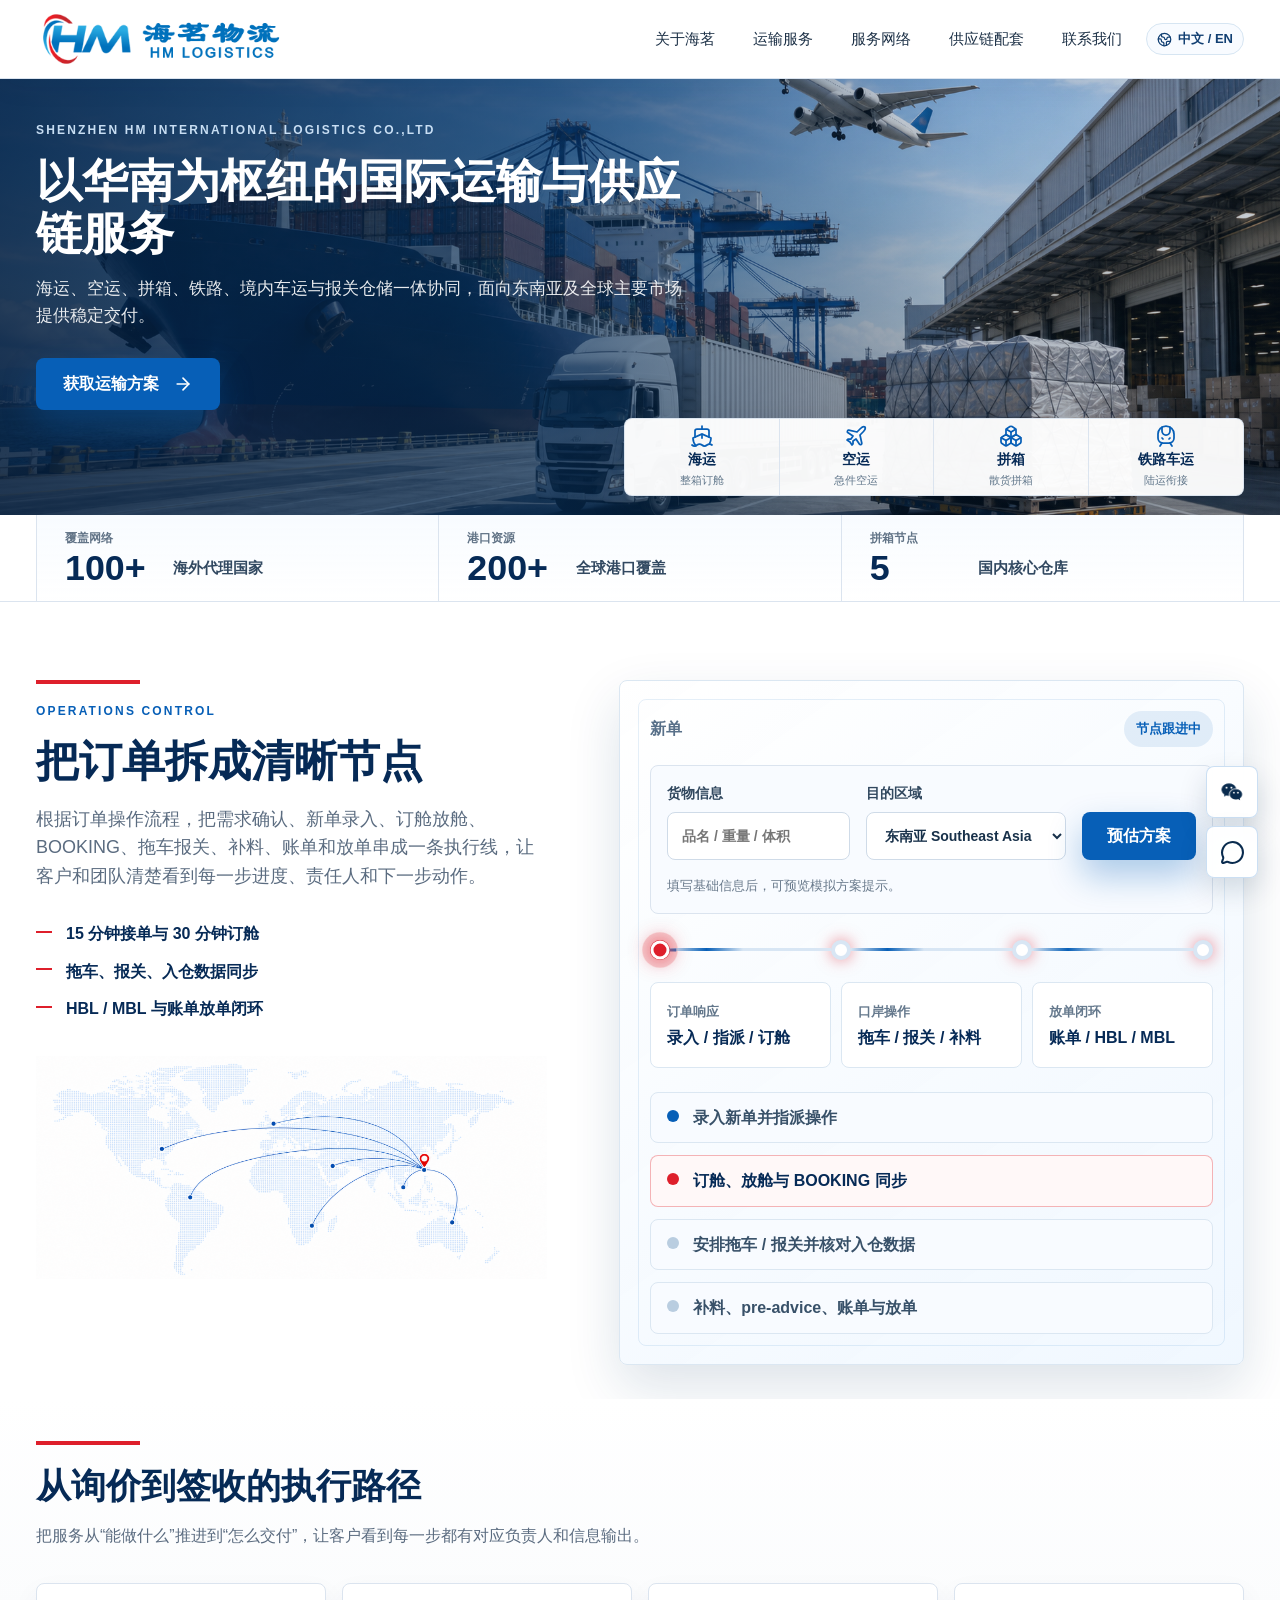
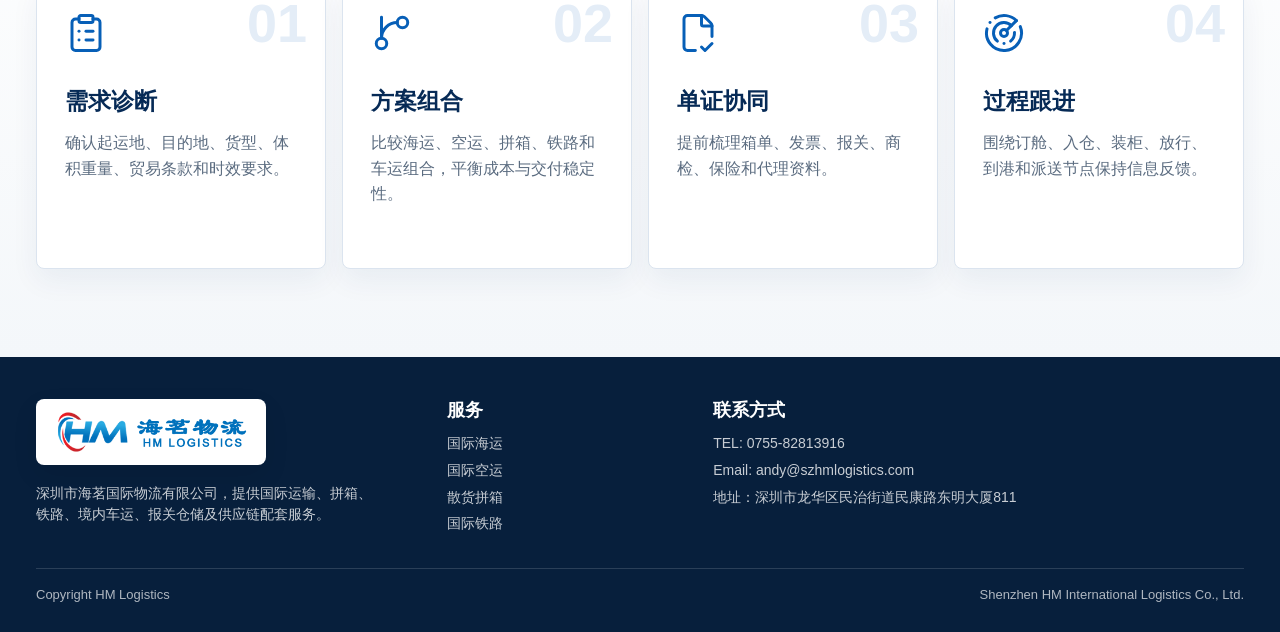
==== index.html @ 0b1e7215 "Publish HM Logistics preview site" ====
<!doctype html>
<html lang="zh-CN">
  <head>
    <meta charset="utf-8" />
    <meta name="viewport" content="width=device-width, initial-scale=1" />
    <title>海茗物流 HM Logistics - 国际运输与供应链服务</title>
    <meta
      name="description"
      content="深圳市海茗国际物流有限公司，提供海运、空运、拼箱、铁路、境内物流车运输、报关仓储、进出口代理及供应链配套服务。"
    />
    <link rel="stylesheet" href="./styles.css?v=20260708-flow5" />
  </head>
  <body data-page="home" data-title-key="titleHome">
    <header class="site-header" data-header>
      <div class="utility-bar">
        <div class="container utility-inner">
          <a href="contact.html#quote" class="utility-link">
            <i data-lucide="file-pen-line" aria-hidden="true"></i>
            <span data-i18n="utilityQuote">在线询价</span>
          </a>
          <a href="services.html" class="utility-link">
            <i data-lucide="package-search" aria-hidden="true"></i>
            <span data-i18n="utilityTrack">服务范围</span>
          </a>
          <a href="tel:075582813916" class="utility-link strong">
            <i data-lucide="phone" aria-hidden="true"></i>
            <span>0755-82813916</span>
          </a>
          <button class="lang-toggle" type="button" data-lang-toggle>
            <i data-lucide="globe-2" aria-hidden="true"></i>
            <span data-i18n="langLabel">中文 / EN</span>
          </button>
        </div>
      </div>
      <div class="container main-nav">
        <a class="brand" href="index.html" aria-label="HM Logistics">
          <img src="./assets/hm-logo.png" alt="HM Logistics 海茗物流" />
        </a>
        <button class="menu-toggle" type="button" data-menu-toggle aria-label="Open navigation">
          <i data-lucide="menu" aria-hidden="true"></i>
        </button>
        <nav class="nav-links" data-nav>
          <a href="about.html" data-route="about" data-i18n="navAbout">关于海茗</a>
          <a href="services.html" data-route="services" data-i18n="navTransport">运输服务</a>
          <a href="network.html" data-route="network" data-i18n="navNetwork">服务网络</a>
          <a href="support.html" data-route="support" data-i18n="navSupport">供应链配套</a>
          <a href="contact.html" data-route="contact" data-i18n="navContact">联系我们</a>
          <button class="lang-toggle nav-language" type="button" data-lang-toggle>
            <i data-lucide="globe-2" aria-hidden="true"></i>
            <span data-i18n="langLabel">中文 / EN</span>
          </button>
        </nav>
      </div>
    </header>

    <main id="top">
      <section class="hero" aria-labelledby="hero-title">
        <img class="hero-bg" src="./assets/hero-logistics-network.png" alt="" />
        <div class="hero-shade" aria-hidden="true"></div>
        <div class="container hero-grid">
          <div class="hero-copy">
            <p class="eyebrow" data-i18n="heroEyebrow">SHENZHEN HM INTERNATIONAL LOGISTICS CO.,LTD</p>
            <h1 id="hero-title" data-i18n="heroTitle">以华南为枢纽的国际运输与供应链服务</h1>
            <p class="hero-subtitle" data-i18n="heroSubtitle">
              海运、空运、拼箱、铁路、境内车运与报关仓储一体协同，面向东南亚及全球主要市场提供稳定交付。
            </p>
            <div class="hero-actions">
              <a class="btn primary" href="contact.html#quote">
                <span data-i18n="heroPrimary">获取运输方案</span>
                <i data-lucide="arrow-right" aria-hidden="true"></i>
              </a>
            </div>
          </div>
          <aside class="quick-rail" aria-label="Quick actions">
            <a class="quick-action" href="services.html#ocean">
              <i data-lucide="ship" aria-hidden="true"></i>
              <strong data-i18n="quickPlan">海运</strong>
              <span data-i18n="quickPlanSub">整箱订舱</span>
            </a>
            <a class="quick-action" href="services.html#air">
              <i data-lucide="plane" aria-hidden="true"></i>
              <strong data-i18n="quickLcl">空运</strong>
              <span data-i18n="quickLclSub">急件空运</span>
            </a>
            <a class="quick-action" href="services.html#lcl">
              <i data-lucide="boxes" aria-hidden="true"></i>
              <strong data-i18n="quickRail">拼箱</strong>
              <span data-i18n="quickRailSub">散货拼箱</span>
            </a>
            <a class="quick-action" href="services.html#rail">
              <i data-lucide="train-front" aria-hidden="true"></i>
              <strong data-i18n="quickContact">铁路车运</strong>
              <span data-i18n="quickContactSub">陆运衔接</span>
            </a>
          </aside>
        </div>
      </section>

      <section class="proof-band reveal-section" aria-label="HM Logistics capabilities">
        <div class="container proof-band-grid">
          <div class="proof-band-item">
            <span data-i18n="proofBandLabel1">覆盖网络</span>
            <strong data-count="100" data-suffix="+">100+</strong>
            <p data-i18n="proofBandText1">海外代理国家</p>
          </div>
          <div class="proof-band-item">
            <span data-i18n="proofBandLabel2">港口资源</span>
            <strong data-count="200" data-suffix="+">200+</strong>
            <p data-i18n="proofBandText2">全球港口覆盖</p>
          </div>
          <div class="proof-band-item">
            <span data-i18n="proofBandLabel3">拼箱节点</span>
            <strong data-count="5">5</strong>
            <p data-i18n="proofBandText3">国内核心仓库</p>
          </div>
        </div>
      </section>

      <section class="control-section reveal-section">
        <div class="container control-grid">
          <div class="control-copy">
            <span class="section-mark"></span>
            <p class="eyebrow light" data-i18n="controlEyebrow">OPERATIONS CONTROL</p>
            <h2 data-i18n="controlTitle">把订单拆成清晰节点</h2>
            <p data-i18n="controlText">
              根据订单操作流程，把需求确认、新单录入、订舱放舱、BOOKING、拖车报关、补料、账单和放单串成一条执行线，让客户和团队清楚看到每一步进度、责任人和下一步动作。
            </p>
            <div class="control-bullets">
              <span data-i18n="controlPoint1">15 分钟接单与 30 分钟订舱</span>
              <span data-i18n="controlPoint2">拖车、报关、入仓数据同步</span>
              <span data-i18n="controlPoint3">HBL / MBL 与账单放单闭环</span>
            </div>
            <img class="control-map" src="./assets/world-network-map.png" alt="HM Logistics global network map" />
          </div>
          <div class="control-panel" aria-label="Shipment control panel">
            <div class="panel-topline">
              <span data-i18n="panelRoute">新单</span>
              <strong data-i18n="panelStatus">节点跟进中</strong>
            </div>
            <form class="track-form panel-track-form" data-track-form>
              <label>
                <span data-i18n="trackLabel">货物信息</span>
                <input type="text" name="tracking" data-i18n-placeholder="trackPlaceholder" placeholder="品名 / 重量 / 体积" />
              </label>
              <label>
                <span data-i18n="routeLabel">目的区域</span>
                <select name="region">
                  <option data-i18n="regionSea">东南亚 Southeast Asia</option>
                  <option data-i18n="regionEurope">欧洲 Europe</option>
                  <option data-i18n="regionMiddleEast">中东 Middle East</option>
                  <option data-i18n="regionAmericas">美洲 Americas</option>
                </select>
              </label>
              <button type="submit" class="btn compact primary" data-i18n="trackSubmit">预估方案</button>
              <p class="form-note" data-track-result data-i18n="trackHint">填写基础信息后，可预览模拟方案提示。</p>
            </form>
            <div class="route-visual" aria-hidden="true">
              <span class="route-dot active"></span>
              <span class="route-line"></span>
              <span class="route-dot"></span>
              <span class="route-line"></span>
              <span class="route-dot"></span>
              <span class="route-line"></span>
              <span class="route-dot"></span>
            </div>
            <div class="panel-cards">
              <div>
                <span data-i18n="panelModeLabel">订单响应</span>
                <strong data-i18n="panelMode">录入 / 指派 / 订舱</strong>
              </div>
              <div>
                <span data-i18n="panelDocsLabel">口岸操作</span>
                <strong data-i18n="panelDocs">拖车 / 报关 / 补料</strong>
              </div>
              <div>
                <span data-i18n="panelTimingLabel">放单闭环</span>
                <strong data-i18n="panelTiming">账单 / HBL / MBL</strong>
              </div>
            </div>
            <ol class="panel-timeline">
              <li class="is-done"><span data-i18n="timeline1">录入新单并指派操作</span></li>
              <li class="is-active"><span data-i18n="timeline2">订舱、放舱与 BOOKING 同步</span></li>
              <li><span data-i18n="timeline3">安排拖车 / 报关并核对入仓数据</span></li>
              <li><span data-i18n="timeline4">补料、pre-advice、账单与放单</span></li>
            </ol>
          </div>
        </div>
      </section>

      <section class="flow-section reveal-section">
        <div class="container section-heading">
          <span class="section-mark"></span>
          <div>
            <h2 data-i18n="flowTitle">从询价到签收的执行路径</h2>
            <p data-i18n="flowLead">把服务从“能做什么”推进到“怎么交付”，让客户看到每一步都有对应负责人和信息输出。</p>
          </div>
        </div>
        <div class="container flow-steps">
          <article>
            <span>01</span>
            <i data-lucide="clipboard-list" aria-hidden="true"></i>
            <h3 data-i18n="flowStep1">需求诊断</h3>
            <p data-i18n="flowStepText1">确认起运地、目的地、货型、体积重量、贸易条款和时效要求。</p>
          </article>
          <article>
            <span>02</span>
            <i data-lucide="git-branch" aria-hidden="true"></i>
            <h3 data-i18n="flowStep2">方案组合</h3>
            <p data-i18n="flowStepText2">比较海运、空运、拼箱、铁路和车运组合，平衡成本与交付稳定性。</p>
          </article>
          <article>
            <span>03</span>
            <i data-lucide="file-check-2" aria-hidden="true"></i>
            <h3 data-i18n="flowStep3">单证协同</h3>
            <p data-i18n="flowStepText3">提前梳理箱单、发票、报关、商检、保险和代理资料。</p>
          </article>
          <article>
            <span>04</span>
            <i data-lucide="radar" aria-hidden="true"></i>
            <h3 data-i18n="flowStep4">过程跟进</h3>
            <p data-i18n="flowStepText4">围绕订舱、入仓、装柜、放行、到港和派送节点保持信息反馈。</p>
          </article>
        </div>
      </section>

    </main>

    <footer class="site-footer">
      <div class="container footer-grid">
        <div>
          <div class="footer-brand">
            <img src="./assets/hm-logo.png" alt="HM Logistics 海茗物流" />
          </div>
          <p data-i18n="footerText">深圳市海茗国际物流有限公司，提供国际运输、拼箱、<br>铁路、境内车运、报关仓储及供应链配套服务。</p>
        </div>
        <div>
          <h3 data-i18n="footerServices">服务</h3>
          <a href="services.html#ocean" data-i18n="footerOcean">国际海运</a>
          <a href="services.html#air" data-i18n="footerAir">国际空运</a>
          <a href="services.html#lcl" data-i18n="footerLcl">散货拼箱</a>
          <a href="services.html#rail" data-i18n="footerRail">国际铁路</a>
        </div>
        <div>
          <h3 data-i18n="footerContact">联系方式</h3>
          <p>TEL: 0755-82813916</p>
          <p>Email: andy@szhmlogistics.com</p>
          <p data-i18n="footerAddress">地址：深圳市龙华区民治街道民康路东明大厦811</p>
        </div>
      </div>
      <div class="container footer-bottom">
        <span>Copyright HM Logistics</span>
        <span>Shenzhen HM International Logistics Co., Ltd.</span>
      </div>
    </footer>

    <script src="./assets/lucide.min.js"></script>
    <script src="./script.js?v=20260708-flow5"></script>
  </body>
</html>
---- styles.css ----
﻿:root {
  --ink: #062a56;
  --ink-2: #113f72;
  --muted: #5b6c80;
  --soft: #f4f7fa;
  --line: #dbe4ef;
  --white: #ffffff;
  --blue: #075fb7;
  --blue-2: #0b74d1;
  --red: #de1f2b;
  --shadow: 0 18px 48px rgba(3, 29, 61, 0.16);
  --radius: 8px;
  --container: 1320px;
}

* {
  box-sizing: border-box;
}

html {
  scroll-behavior: smooth;
}

section[id],
article[id],
#contact {
  scroll-margin-top: 132px;
}

body {
  margin: 0;
  background: var(--white);
  color: #172b3f;
  font-family: "Inter", "Segoe UI", "Microsoft YaHei", "PingFang SC", Arial, sans-serif;
  font-size: 16px;
  line-height: 1.6;
  letter-spacing: 0;
}

body.nav-open {
  overflow: hidden;
}

a {
  color: inherit;
  text-decoration: none;
}

button,
input,
select,
textarea {
  font: inherit;
}

button {
  cursor: pointer;
}

img {
  max-width: 100%;
  display: block;
}

.container {
  width: min(var(--container), calc(100% - 72px));
  margin: 0 auto;
}

.site-header {
  position: sticky;
  top: 0;
  z-index: 50;
  background: rgba(255, 255, 255, 0.98);
  border-bottom: 1px solid var(--line);
}

.utility-bar {
  border-bottom: 1px solid rgba(219, 228, 239, 0.78);
  background: #fbfdff;
}

.utility-inner {
  display: flex;
  justify-content: flex-end;
  align-items: center;
  gap: 28px;
  min-height: 40px;
}

.utility-link,
.lang-toggle {
  display: inline-flex;
  align-items: center;
  gap: 8px;
  border: 0;
  background: transparent;
  color: #274968;
  font-size: 14px;
  white-space: nowrap;
}

.utility-link svg,
.lang-toggle svg {
  width: 17px;
  height: 17px;
  stroke-width: 2;
}

.utility-link.strong {
  color: var(--ink);
  font-weight: 700;
}

.main-nav {
  display: flex;
  align-items: center;
  justify-content: space-between;
  min-height: 82px;
}

.brand {
  display: inline-flex;
  align-items: center;
  gap: 12px;
  min-width: 250px;
}

.brand img {
  width: 82px;
  height: auto;
}

.brand-wordmark {
  display: grid;
  gap: 2px;
  line-height: 1.08;
}

.brand-wordmark strong {
  color: var(--ink);
  font-size: 20px;
  letter-spacing: 0.04em;
  white-space: nowrap;
}

.brand-wordmark small {
  color: #41617d;
  font-size: 13px;
  font-weight: 800;
  white-space: nowrap;
}

.nav-links {
  display: flex;
  align-items: center;
  gap: 46px;
  color: #1d3147;
  font-size: 16px;
}

.nav-links a {
  position: relative;
  padding: 30px 0;
}

.nav-links a::after {
  position: absolute;
  left: 0;
  bottom: 22px;
  width: 0;
  height: 2px;
  background: var(--red);
  content: "";
  transition: width 0.18s ease;
}

.nav-links a:hover::after,
.nav-links a:focus-visible::after {
  width: 100%;
}

.nav-links a[aria-current="page"] {
  color: var(--ink);
  font-weight: 800;
}

.nav-links a[aria-current="page"]::after {
  width: 100%;
}

.menu-toggle {
  display: none;
  width: 42px;
  height: 42px;
  align-items: center;
  justify-content: center;
  border: 1px solid var(--line);
  border-radius: var(--radius);
  background: var(--white);
  color: var(--ink);
}

.hero {
  position: relative;
  min-height: 690px;
  overflow: hidden;
  color: var(--white);
}

.hero-bg {
  position: absolute;
  inset: 0;
  width: 100%;
  height: 100%;
  object-fit: cover;
  object-position: center;
}

.hero-shade {
  position: absolute;
  inset: 0;
  background:
    linear-gradient(90deg, rgba(2, 29, 61, 0.86) 0%, rgba(3, 38, 76, 0.66) 42%, rgba(3, 38, 76, 0.12) 73%),
    linear-gradient(0deg, rgba(0, 15, 34, 0.2), rgba(0, 15, 34, 0.04));
}

.hero-grid {
  position: relative;
  z-index: 1;
  display: grid;
  grid-template-columns: minmax(0, 1fr) 245px;
  min-height: 690px;
  align-items: stretch;
}

.hero-copy {
  align-self: center;
  max-width: 760px;
  padding: 72px 0;
}

.eyebrow {
  margin: 0 0 18px;
  color: #9cc7ee;
  font-size: 13px;
  font-weight: 800;
  letter-spacing: 0.14em;
}

.hero h1 {
  margin: 0;
  font-size: clamp(42px, 5.1vw, 76px);
  line-height: 1.08;
  font-weight: 800;
  letter-spacing: 0;
}

.hero-subtitle {
  max-width: 680px;
  margin: 24px 0 42px;
  color: rgba(255, 255, 255, 0.9);
  font-size: clamp(18px, 2vw, 24px);
  line-height: 1.62;
}

.hero-actions {
  display: flex;
  flex-wrap: wrap;
  gap: 24px;
}

.btn {
  display: inline-flex;
  align-items: center;
  justify-content: center;
  gap: 14px;
  min-height: 58px;
  padding: 0 32px;
  border-radius: var(--radius);
  border: 1px solid transparent;
  font-weight: 800;
  line-height: 1;
  transition: transform 0.18s ease, background 0.18s ease, border-color 0.18s ease;
}

.btn:hover,
.btn:focus-visible {
  transform: translateY(-1px);
}

.btn svg {
  width: 20px;
  height: 20px;
}

.btn.primary {
  background: var(--blue);
  color: var(--white);
  box-shadow: 0 16px 34px rgba(7, 95, 183, 0.32);
}

.btn.primary:hover {
  background: #034f9b;
}

.btn:disabled,
.btn[aria-busy="true"] {
  cursor: progress;
  opacity: 0.68;
  transform: none;
}

.btn.ghost {
  border-color: rgba(255, 255, 255, 0.76);
  color: var(--white);
  background: rgba(1, 22, 50, 0.1);
}

.btn.outline {
  color: var(--ink);
  border-color: #b8c8dc;
  background: var(--white);
}

.btn.compact {
  min-height: 48px;
  padding: 0 24px;
}

.quick-rail {
  display: grid;
  background: rgba(4, 47, 91, 0.94);
  border-left: 1px solid rgba(255, 255, 255, 0.18);
}

.quick-action {
  display: flex;
  min-height: 154px;
  flex-direction: column;
  align-items: center;
  justify-content: center;
  gap: 8px;
  border: 0;
  border-bottom: 1px solid rgba(255, 255, 255, 0.28);
  background: transparent;
  color: var(--white);
  text-align: center;
}

a.quick-action {
  text-decoration: none;
}

.quick-action:last-child {
  border-bottom: 0;
}

.quick-action:hover,
.quick-action:focus-visible {
  background: rgba(255, 255, 255, 0.08);
}

.quick-action svg {
  width: 42px;
  height: 42px;
  stroke-width: 1.6;
}

.quick-action strong {
  display: block;
  font-size: 18px;
}

.quick-action span {
  color: rgba(255, 255, 255, 0.82);
  font-size: 13px;
}

.tool-strip {
  background: #f8fbff;
  border-bottom: 1px solid var(--line);
}

.tool-grid {
  display: grid;
  grid-template-columns: minmax(280px, 0.8fr) minmax(0, 1.6fr);
  gap: 48px;
  align-items: center;
  padding: 42px 0;
}

.tool-copy h2,
.network-copy h2,
.section-heading h2,
.about-copy h2,
.partners-inner h2,
.quote-copy h2 {
  margin: 0;
  color: var(--ink);
  font-size: clamp(28px, 3vw, 42px);
  line-height: 1.22;
  font-weight: 800;
}

.tool-copy p,
.network-copy p,
.section-heading p,
.about-copy p,
.partners-inner p,
.quote-copy p {
  margin: 16px 0 0;
  color: var(--muted);
}

.section-mark {
  display: block;
  width: 104px;
  height: 4px;
  margin-bottom: 18px;
  background: var(--red);
}

.track-form {
  display: grid;
  grid-template-columns: 1fr 0.8fr auto;
  gap: 16px;
  align-items: end;
  padding: 20px;
  border: 1px solid var(--line);
  border-radius: var(--radius);
  background: var(--white);
  box-shadow: 0 12px 30px rgba(15, 56, 96, 0.08);
}

label {
  display: grid;
  gap: 7px;
  color: #31485f;
  font-size: 14px;
  font-weight: 700;
}

input,
select,
textarea {
  width: 100%;
  border: 1px solid #cfdbe8;
  border-radius: var(--radius);
  background: var(--white);
  color: #18314a;
  outline: 0;
}

input,
select {
  height: 48px;
  padding: 0 14px;
}

textarea {
  resize: vertical;
  padding: 12px 14px;
}

input:focus,
select:focus,
textarea:focus {
  border-color: var(--blue);
  box-shadow: 0 0 0 3px rgba(7, 95, 183, 0.12);
}

.form-note {
  grid-column: 1 / -1;
  margin: 0;
  color: #68798b;
  font-size: 13px;
}

.network-section {
  padding: 86px 0 70px;
  background: var(--white);
}

.network-grid {
  display: grid;
  grid-template-columns: 340px minmax(0, 1fr);
  gap: 64px;
  align-items: center;
}

.map-wrap {
  position: relative;
  min-height: 410px;
}

.map-wrap img {
  position: relative;
  z-index: 0;
  display: block;
  width: 100%;
  height: 430px;
  object-fit: contain;
  object-position: center;
}

.route-animation {
  position: absolute;
  z-index: 1;
  top: 50%;
  left: 0;
  width: 100%;
  height: auto;
  aspect-ratio: 1896 / 830;
  transform: translateY(-50%);
  pointer-events: none;
}

.map-label-layer {
  position: absolute;
  z-index: 3;
  top: 50%;
  left: 0;
  width: 100%;
  height: auto;
  aspect-ratio: 1896 / 830;
  transform: translateY(-50%);
  pointer-events: none;
}

.route-path {
  fill: none;
  stroke: transparent;
  stroke-width: 1;
}

.route-dot {
  fill: var(--red);
  filter: drop-shadow(0 0 8px rgba(222, 31, 43, 0.55));
}

.origin-pulse {
  fill: none;
  stroke: var(--red);
  stroke-width: 4;
  opacity: 0.72;
}

.map-label,
.origin-pin {
  position: absolute;
  z-index: 3;
  border-radius: var(--radius);
  background: var(--ink);
  color: var(--white);
  padding: 9px 14px;
  font-size: 14px;
  font-weight: 800;
  line-height: 1.18;
  box-shadow: var(--shadow);
}

.label-europe {
  top: 18%;
  left: 48%;
}

.label-me {
  top: 42%;
  left: 54%;
}

.label-americas {
  top: 52%;
  left: 24%;
}

.label-africa {
  top: 63%;
  left: 43%;
}

.label-sea {
  top: 62%;
  left: 67%;
  right: auto;
}

.origin-pin {
  top: 42%;
  right: auto;
  left: 79%;
  background: var(--white);
  color: var(--ink);
  border: 1px solid var(--line);
}

.map-label .label-zh,
.map-label .label-en,
.origin-pin .label-zh,
.origin-pin .label-en {
  display: block;
  color: inherit;
  font-size: inherit;
  font-weight: inherit;
}

html[lang="zh-CN"] .label-en,
html[lang="en"] .label-zh {
  display: none;
}

.proof-grid {
  display: grid;
  grid-template-columns: repeat(4, 1fr);
  margin-top: 54px;
  border-top: 1px solid var(--line);
  border-bottom: 1px solid var(--line);
}

.proof-item {
  display: grid;
  grid-template-columns: 56px 1fr;
  column-gap: 20px;
  align-items: center;
  min-height: 136px;
  padding: 24px 30px;
  border-right: 1px solid var(--line);
}

.proof-item:last-child {
  border-right: 0;
}

.proof-item svg {
  grid-row: span 3;
  width: 50px;
  height: 50px;
  color: var(--ink);
  stroke-width: 1.5;
}

.proof-item strong {
  color: var(--ink);
  font-size: 36px;
  line-height: 1;
}

.proof-item span {
  color: #263d55;
  font-weight: 700;
}

.proof-item small {
  color: var(--muted);
}

body[data-page="network"] .network-section {
  padding-top: 50px;
}

body[data-page="network"] .network-grid {
  align-items: start;
}

body[data-page="network"] .network-copy p {
  line-height: 1.74;
}

body[data-page="network"] .proof-grid {
  margin-top: 30px;
}

body[data-page="network"] .proof-item {
  grid-template-columns: 46px 1fr;
  column-gap: 18px;
  min-height: 104px;
  padding: 16px 28px;
}

body[data-page="network"] .proof-item svg {
  width: 40px;
  height: 40px;
}

body[data-page="network"] .proof-item strong {
  font-size: 30px;
}

body[data-page="network"] .proof-item span {
  line-height: 1.3;
}

html[lang="en"] body[data-page="network"] .proof-item small {
  display: none;
}

.services-section {
  padding: 72px 0;
  background: #fbfcfe;
}

.section-heading {
  display: flex;
  gap: 48px;
  align-items: flex-end;
  margin-bottom: 34px;
}

.service-list {
  border: 1px solid var(--line);
  background: var(--white);
}

.service-row {
  display: grid;
  grid-template-columns: 80px 240px minmax(0, 1fr) 120px;
  gap: 32px;
  align-items: center;
  min-height: 132px;
  padding: 26px 42px;
  border-bottom: 1px solid var(--line);
}

.service-row:last-child {
  border-bottom: 0;
}

.service-row:hover {
  background: #f7fbff;
}

.service-row > svg {
  width: 62px;
  height: 62px;
  color: var(--ink);
  stroke-width: 1.45;
}

.service-row h3 {
  margin: 0;
  color: var(--ink);
  font-size: 22px;
  line-height: 1.24;
}

.service-row span {
  color: var(--ink-2);
  font-size: 14px;
}

.service-row p {
  margin: 0;
  color: #52677c;
}

.service-row a {
  display: inline-flex;
  justify-content: flex-end;
  color: var(--ink-2);
  font-weight: 800;
}

.about-section {
  padding: 78px 0;
  background: var(--ink);
  color: var(--white);
}

.about-grid {
  display: grid;
  grid-template-columns: minmax(0, 1.08fr) minmax(420px, 0.92fr);
  gap: 60px;
  align-items: center;
}

.about-copy h2,
.about-copy p {
  color: var(--white);
}

.about-copy p {
  color: rgba(255, 255, 255, 0.78);
  max-width: 760px;
}

.credential-grid {
  display: grid;
  grid-template-columns: repeat(2, 1fr);
  border: 1px solid rgba(255, 255, 255, 0.18);
}

.credential-grid div {
  min-height: 126px;
  padding: 28px;
  border-right: 1px solid rgba(255, 255, 255, 0.18);
  border-bottom: 1px solid rgba(255, 255, 255, 0.18);
}

.credential-grid div:nth-child(2n) {
  border-right: 0;
}

.credential-grid div:nth-last-child(-n + 2) {
  border-bottom: 0;
}

.credential-grid strong {
  display: block;
  font-size: 26px;
  line-height: 1.1;
}

.credential-grid span {
  color: #b9d2ec;
}

.partners-section {
  padding: 60px 0;
  background: var(--white);
}

.partners-inner {
  display: grid;
  grid-template-columns: 330px minmax(0, 1fr);
  gap: 58px;
  align-items: center;
}

.partner-list {
  display: grid;
  grid-template-columns: repeat(6, 1fr);
  border: 1px solid var(--line);
}

.support-list {
  grid-template-columns: repeat(5, 1fr);
}

.partner-list span {
  display: flex;
  align-items: center;
  justify-content: center;
  min-height: 98px;
  padding: 10px;
  border-right: 1px solid var(--line);
  color: var(--ink);
  font-size: 20px;
  font-weight: 800;
}

.partner-list span:last-child {
  border-right: 0;
}

.quote-section {
  padding: 50px 0 64px;
  background: #f4f7fa;
}

.quote-grid {
  display: grid;
  grid-template-columns: 0.85fr 1.15fr;
  gap: 40px;
  align-items: start;
}

body[data-page="contact"] .quote-grid {
  align-items: stretch;
}

body[data-page="contact"] .quote-copy {
  display: flex;
  flex-direction: column;
}

body[data-page="contact"] .quote-copy > p {
  max-width: 420px;
  margin-bottom: 22px;
  line-height: 1.62;
}

html[lang="zh-CN"] body[data-page="contact"] .quote-copy h2 {
  max-width: 420px;
  line-height: 1.18;
}

html[lang="en"] body[data-page="contact"] .quote-copy h2,
html[lang="en"] body[data-page="contact"] .quote-copy > p {
  max-width: 440px;
}

.contact-card {
  display: grid;
  gap: 8px;
  max-width: 420px;
  margin-top: 22px;
  padding: 24px;
  background: var(--white);
  box-shadow: 0 14px 34px rgba(15, 56, 96, 0.08);
}

body[data-page="contact"] .contact-card {
  margin-top: auto;
}

.contact-card span {
  color: var(--muted);
  font-size: 14px;
  font-weight: 800;
}

.contact-card a {
  color: var(--ink);
  font-size: 20px;
  font-weight: 800;
  line-height: 1.32;
}

.contact-actions-panel {
  display: grid;
  grid-template-rows: auto 1fr;
  gap: 16px;
  padding: 24px;
  border: 1px solid var(--line);
  background: linear-gradient(180deg, #ffffff 0%, #f8fbff 100%);
  box-shadow: var(--shadow);
}

.contact-panel-head {
  max-width: none;
}

.contact-panel-head .section-mark {
  display: none;
}

.contact-panel-head .eyebrow {
  display: none;
}

.contact-panel-head h3 {
  margin: 0;
  color: var(--ink);
  font-size: 28px;
  line-height: 1.18;
  white-space: nowrap;
}

.contact-panel-head p:last-child {
  margin: 8px 0 0;
  color: var(--muted);
  font-size: 15px;
  line-height: 1.45;
  white-space: nowrap;
}

.contact-methods {
  display: grid;
  grid-template-columns: repeat(2, minmax(0, 1fr));
  gap: 14px;
  align-items: stretch;
}

.method-card {
  display: grid;
  grid-template-rows: auto 1fr auto;
  gap: 9px;
  justify-items: center;
  align-content: start;
  padding: 16px;
  border: 1px solid rgba(21, 108, 198, 0.16);
  border-radius: 8px;
  background: var(--white);
  text-align: center;
}

.method-card span,
.method-copy span {
  display: block;
  color: var(--muted);
  font-size: 13px;
  font-weight: 800;
  text-transform: uppercase;
}

.method-card strong,
.method-copy strong {
  display: block;
  margin-top: 6px;
  color: var(--ink);
  font-size: 21px;
  line-height: 1.18;
}

.method-card p,
.method-copy p {
  margin: 6px auto 0;
  color: var(--muted);
  font-size: 14px;
  line-height: 1.4;
}

.contact-qr {
  width: 100%;
  max-width: 198px;
  aspect-ratio: 1;
  object-fit: contain;
  border: 1px solid var(--line);
  border-radius: 8px;
  padding: 8px;
  background: var(--white);
}

.method-whatsapp {
  background: #f3f9ff;
}

.method-link {
  display: inline-flex;
  align-items: center;
  gap: 8px;
  color: var(--blue);
  font-size: 14px;
  font-weight: 800;
  text-decoration: none;
}

body[data-page="support"] .partners-section {
  padding: 50px 0 28px;
}

body[data-page="support"] .partners-inner {
  align-items: end;
  column-gap: 72px;
}

body[data-page="support"] .support-list {
  align-self: end;
  margin-bottom: 2px;
}

body[data-page="support"] .services-section {
  padding: 30px 0 66px;
}

body[data-page="support"] .partner-list span {
  min-height: 84px;
}

body[data-page="support"] .section-heading {
  display: block;
  margin-bottom: 22px;
}

body[data-page="support"] .services-section .section-mark {
  display: none;
}

body[data-page="support"] .section-heading h2 {
  font-size: clamp(22px, 2.15vw, 31px);
}

body[data-page="support"] .section-heading p {
  max-width: 760px;
  margin-top: 8px;
  font-size: 14px;
  line-height: 1.6;
}

body[data-page="support"] .value-grid {
  grid-template-columns: repeat(2, minmax(0, 1fr));
}

body[data-page="support"] .value-grid article {
  min-height: 210px;
}

body[data-page="services"] .services-section .section-heading {
  display: block;
}

body[data-page="services"] .services-section {
  padding-top: 50px;
}

body[data-page="services"] .services-section .section-heading h2 {
  margin-top: 0;
}

body[data-page="services"] .services-section .section-heading p {
  max-width: 820px;
}

.method-link:hover {
  color: var(--red);
}

.method-link svg {
  width: 17px;
  height: 17px;
}

.floating-contact {
  position: fixed;
  right: 22px;
  bottom: 22px;
  z-index: 50;
  display: grid;
  gap: 8px;
  width: 52px;
}

.floating-contact-btn {
  display: inline-flex;
  align-items: center;
  justify-content: center;
  width: 52px;
  min-height: 52px;
  padding: 0;
  border: 1px solid rgba(21, 108, 198, 0.22);
  border-radius: 8px;
  background: rgba(255, 255, 255, 0.94);
  color: var(--ink);
  font: inherit;
  font-size: 14px;
  font-weight: 800;
  text-decoration: none;
  box-shadow: 0 12px 28px rgba(8, 36, 69, 0.16);
  backdrop-filter: blur(10px);
  cursor: pointer;
}

.floating-contact-btn span {
  display: none;
}

.floating-contact-btn:hover {
  border-color: rgba(21, 108, 198, 0.42);
  color: var(--blue);
}

.floating-contact-btn svg {
  width: 25px;
  height: 25px;
  color: #092b4e;
  stroke-width: 2;
}

.floating-contact-icon {
  width: 28px;
  height: 28px;
  object-fit: contain;
}

.floating-wechat {
  position: absolute;
  right: 0;
  bottom: calc(100% + 10px);
  display: none;
  width: 236px;
  padding: 14px;
  border: 1px solid var(--line);
  border-radius: 8px;
  background: var(--white);
  box-shadow: 0 18px 42px rgba(8, 36, 69, 0.18);
}

.floating-contact.is-open .floating-wechat {
  display: grid;
  gap: 8px;
}

.floating-wechat img {
  width: 100%;
  max-height: 260px;
  object-fit: contain;
  border: 1px solid var(--line);
  background: var(--white);
}

.floating-wechat strong {
  color: var(--ink);
  font-size: 16px;
}

.floating-wechat span {
  color: var(--muted);
  font-size: 13px;
  line-height: 1.45;
}

.form-row {
  display: grid;
  grid-template-columns: repeat(2, 1fr);
  gap: 18px;
}

.site-footer {
  background: #071f3c;
  color: rgba(255, 255, 255, 0.78);
  font-size: 14px;
}

.footer-grid {
  display: grid;
  grid-template-columns: minmax(310px, 0.82fr) minmax(142px, 0.34fr) minmax(540px, 1.32fr);
  gap: 34px;
  padding: 42px 0 28px;
}

.footer-brand {
  display: flex;
  align-items: center;
  gap: 14px;
  margin-bottom: 18px;
}

.footer-brand img {
  width: 88px;
  height: auto;
  padding: 8px;
  border-radius: var(--radius);
  background: var(--white);
}

.footer-brand strong,
.footer-brand span {
  display: block;
}

.footer-brand strong {
  color: var(--white);
  font-size: 22px;
  letter-spacing: 0.04em;
  line-height: 1.1;
}

.footer-brand span {
  color: rgba(255, 255, 255, 0.74);
  font-weight: 800;
}

.footer-grid h3 {
  margin: 0 0 12px;
  color: var(--white);
  font-size: 18px;
  line-height: 1.25;
}

.footer-grid a,
.footer-grid p {
  display: block;
  margin: 5px 0;
  color: rgba(255, 255, 255, 0.78);
  font-size: 14px;
  line-height: 1.55;
}

.footer-grid a:hover,
.footer-grid a:focus-visible {
  color: var(--white);
}

.footer-grid > div:last-child {
  margin-left: 76px;
}

.footer-bottom {
  display: flex;
  justify-content: space-between;
  gap: 18px;
  padding: 16px 0 26px;
  border-top: 1px solid rgba(255, 255, 255, 0.14);
  color: rgba(255, 255, 255, 0.68);
  font-size: 13px;
}

.page-hero {
  position: relative;
  overflow: hidden;
  min-height: 360px;
  color: var(--white);
  background: var(--ink);
}

.page-hero .hero-bg {
  filter: saturate(0.92) contrast(0.95);
}

.page-hero .hero-shade {
  background:
    linear-gradient(90deg, rgba(3, 31, 64, 0.9) 0%, rgba(5, 47, 91, 0.66) 54%, rgba(5, 47, 91, 0.22) 100%),
    linear-gradient(0deg, rgba(0, 15, 34, 0.2), rgba(0, 15, 34, 0.04));
}

.page-hero-inner {
  position: relative;
  z-index: 1;
  display: grid;
  align-content: center;
  min-height: 360px;
  max-width: 860px;
  padding: 64px 0;
}

.page-hero h1 {
  margin: 0;
  font-size: clamp(40px, 5vw, 64px);
  line-height: 1.1;
  font-weight: 800;
}

.page-hero p:last-child {
  max-width: 740px;
  margin: 18px 0 0;
  color: rgba(255, 255, 255, 0.86);
  font-size: clamp(17px, 2vw, 22px);
}

.section-cta {
  margin-top: 28px;
}

.value-grid {
  display: grid;
  grid-template-columns: repeat(3, 1fr);
  gap: 18px;
}

.value-grid article {
  display: grid;
  align-content: start;
  gap: 14px;
  min-height: 248px;
  padding: 30px;
  border: 1px solid var(--line);
  border-radius: var(--radius);
  background: var(--white);
  box-shadow: 0 12px 28px rgba(15, 56, 96, 0.06);
}

.value-grid svg {
  width: 44px;
  height: 44px;
  color: var(--blue);
  stroke-width: 1.7;
}

.value-grid h3 {
  margin: 0;
  color: var(--ink);
  font-size: 22px;
  line-height: 1.25;
}

.value-grid p {
  margin: 0;
  color: var(--muted);
}

@media (max-width: 1120px) {
  .container {
    width: min(100% - 44px, var(--container));
  }

  .nav-links {
    gap: 24px;
  }

  .hero-grid {
    grid-template-columns: 1fr;
  }

  .quick-rail {
    grid-template-columns: repeat(4, 1fr);
    align-self: end;
  }

  .quick-action {
    min-height: 118px;
  }

  .network-grid,
  .about-grid,
  .partners-inner,
  .quote-grid,
  .value-grid {
    grid-template-columns: 1fr;
  }

  .proof-grid {
    grid-template-columns: repeat(2, 1fr);
  }

  .proof-item:nth-child(2n) {
    border-right: 0;
  }

  .service-row {
    grid-template-columns: 68px 210px minmax(0, 1fr);
  }

  .service-row a {
    grid-column: 2 / -1;
    justify-content: flex-start;
  }
}

@media (max-width: 820px) {
  .utility-inner {
    justify-content: flex-end;
    gap: 16px;
  }

  .utility-link:not(.strong) {
    display: none;
  }

  .main-nav {
    min-height: 74px;
  }

  .brand {
    min-width: auto;
  }

  .brand img {
    width: 72px;
  }

  .brand-wordmark strong {
    font-size: 17px;
  }

  .brand-wordmark small {
    font-size: 12px;
  }

  .menu-toggle {
    display: inline-flex;
  }

  .nav-links {
    position: fixed;
    top: 114px;
    left: 22px;
    right: 22px;
    display: none;
    flex-direction: column;
    align-items: stretch;
    gap: 0;
    padding: 14px;
    border: 1px solid var(--line);
    background: var(--white);
    box-shadow: var(--shadow);
  }

  body.nav-open .nav-links {
    display: flex;
  }

  .nav-links a {
    padding: 14px;
  }

  .nav-links a::after {
    bottom: 8px;
  }

  .hero {
    min-height: auto;
  }

  .hero-grid {
    min-height: 650px;
  }

  .hero-copy {
    padding: 54px 0 24px;
  }

  .hero-actions,
  .quick-rail,
  .track-form,
  .section-heading,
  .form-row,
  .footer-bottom {
    grid-template-columns: 1fr;
    flex-direction: column;
  }

  .quick-rail {
    margin-bottom: 24px;
  }

  .quick-action {
    min-height: 94px;
  }

  .tool-grid {
    grid-template-columns: 1fr;
    gap: 24px;
  }

  .network-section,
  .services-section,
  .quote-section {
    padding: 58px 0;
  }

  .map-wrap {
    min-height: 330px;
  }

  .map-wrap img {
    height: 330px;
  }

  .route-animation {
    height: auto;
  }

  .map-label-layer {
    position: static;
    width: auto;
    aspect-ratio: auto;
    transform: none;
  }

  .map-label,
  .origin-pin {
    position: static;
    display: inline-block;
    margin: 8px 8px 0 0;
  }

  .proof-grid,
  .partner-list,
  .footer-grid {
    grid-template-columns: 1fr;
  }

  .proof-item,
  .partner-list span {
    border-right: 0;
    border-bottom: 1px solid var(--line);
  }

  .service-row {
    grid-template-columns: 54px 1fr;
    gap: 18px;
    padding: 24px;
  }

  .service-row > p,
  .service-row > a {
    grid-column: 1 / -1;
  }

  .credential-grid {
    grid-template-columns: 1fr;
  }

  .credential-grid div,
  .credential-grid div:nth-child(2n),
  .credential-grid div:nth-last-child(-n + 2) {
    border-right: 0;
    border-bottom: 1px solid rgba(255, 255, 255, 0.18);
  }

  .credential-grid div:last-child {
    border-bottom: 0;
  }

  .page-hero,
  .page-hero-inner {
    min-height: 300px;
  }

  .page-hero-inner {
    padding: 48px 0;
  }

  .value-grid article {
    min-height: auto;
  }
}

@media (max-width: 520px) {
  .container {
    width: calc(100% - 30px);
  }

  .utility-inner {
    min-height: 38px;
  }

  .utility-link,
  .lang-toggle {
    font-size: 13px;
  }

  .lang-toggle span {
    display: none;
  }

  .brand-wordmark small {
    display: none;
  }

  .hero h1 {
    font-size: 38px;
  }

  .hero-subtitle {
    font-size: 17px;
  }

  .btn {
    width: 100%;
    min-height: 54px;
  }

  .contact-actions-panel {
    padding: 22px;
  }
}

/* Aesthetic refresh: calmer carrier-style homepage rhythm */
.site-header {
  box-shadow: 0 8px 28px rgba(6, 42, 86, 0.05);
}

.utility-inner {
  min-height: 34px;
  gap: 24px;
}

.utility-link,
.lang-toggle {
  font-size: 13px;
}

.main-nav {
  min-height: 76px;
}

.brand {
  min-width: 245px;
}

.brand img {
  width: 78px;
}

.nav-links {
  gap: 38px;
  font-size: 15px;
}

.nav-links a {
  padding: 27px 0;
}

.nav-links a::after {
  bottom: 20px;
}

.hero {
  min-height: 600px;
}

.hero-bg {
  object-position: center 48%;
  filter: saturate(0.94) contrast(0.96);
}

.hero-shade {
  background:
    linear-gradient(90deg, rgba(3, 31, 64, 0.82) 0%, rgba(5, 47, 91, 0.62) 44%, rgba(5, 47, 91, 0.12) 76%),
    linear-gradient(0deg, rgba(0, 15, 34, 0.26), rgba(0, 15, 34, 0.02));
}

.hero-grid {
  grid-template-columns: 1fr;
  min-height: 600px;
  align-items: center;
}

.hero-copy {
  max-width: 710px;
  padding: 80px 0 146px;
}

.eyebrow {
  margin-bottom: 16px;
  color: #c8def3;
  font-size: 12px;
  letter-spacing: 0.18em;
}

.hero h1 {
  max-width: 690px;
  font-size: clamp(40px, 4.25vw, 62px);
  line-height: 1.12;
}

.hero-subtitle {
  max-width: 620px;
  margin: 20px 0 34px;
  font-size: clamp(17px, 1.45vw, 21px);
  line-height: 1.58;
}

.btn {
  min-height: 52px;
  padding: 0 26px;
}

.quick-rail {
  position: absolute;
  right: 0;
  bottom: 34px;
  z-index: 2;
  width: min(620px, 100%);
  grid-template-columns: repeat(4, 1fr);
  overflow: hidden;
  border: 1px solid rgba(219, 228, 239, 0.92);
  border-radius: var(--radius);
  background: rgba(255, 255, 255, 0.96);
  box-shadow: 0 20px 50px rgba(5, 31, 62, 0.2);
}

.quick-action {
  min-height: 104px;
  gap: 6px;
  border-right: 1px solid var(--line);
  border-bottom: 0;
  background: transparent;
  color: var(--ink);
}

.quick-action:last-child {
  border-right: 0;
}

.quick-action:hover,
.quick-action:focus-visible {
  background: #f4f9ff;
}

.quick-action svg {
  width: 30px;
  height: 30px;
  color: var(--blue);
  stroke-width: 1.75;
}

.quick-action strong {
  font-size: 15px;
  line-height: 1.25;
}

.quick-action span {
  color: #60768a;
  font-size: 12px;
}

.tool-strip {
  background: #f5f8fb;
}

.tool-grid {
  grid-template-columns: minmax(250px, 0.7fr) minmax(0, 1.45fr);
  gap: 38px;
  padding: 34px 0;
}

.tool-copy h2,
.network-copy h2,
.section-heading h2,
.about-copy h2,
.partners-inner h2,
.quote-copy h2 {
  font-size: clamp(26px, 2.7vw, 38px);
}

.track-form {
  padding: 18px;
  box-shadow: 0 12px 32px rgba(15, 56, 96, 0.06);
}

.network-section {
  padding: 74px 0 62px;
}

.proof-grid {
  margin-top: 42px;
}

.proof-item {
  min-height: 118px;
  padding: 22px 28px;
}

.proof-item svg {
  width: 42px;
  height: 42px;
}

.proof-item strong {
  font-size: 32px;
}

.services-section {
  padding: 74px 0;
}

.service-row {
  grid-template-columns: 58px 220px minmax(0, 1fr) 112px;
  min-height: 112px;
  gap: 28px;
  padding: 22px 34px;
}

.service-row > svg {
  width: 46px;
  height: 46px;
}

.service-row h3 {
  font-size: 20px;
}

.service-row a {
  font-size: 15px;
}

@media (max-width: 1120px) {
  .quick-rail {
    right: 22px;
    bottom: 26px;
    left: 22px;
    width: auto;
  }

  .hero-copy {
    padding-bottom: 150px;
  }
}

@media (max-width: 820px) {
  section[id],
  article[id],
  #contact {
    scroll-margin-top: 112px;
  }

  .main-nav {
    min-height: 68px;
  }

  .nav-links {
    top: 102px;
  }

  .hero {
    min-height: auto;
  }

  .hero-grid {
    display: block;
    min-height: auto;
  }

  .hero-copy {
    max-width: none;
    padding: 42px 0 22px;
  }

  .hero-actions {
    gap: 12px;
  }

  .quick-rail {
    position: relative;
    right: auto;
    bottom: auto;
    left: auto;
    width: 100%;
    grid-template-columns: repeat(2, 1fr);
    margin: 0 0 28px;
  }

  .quick-action {
    min-height: 88px;
  }

  .quick-action:nth-child(2n) {
    border-right: 0;
  }

  .quick-action:nth-child(-n + 2) {
    border-bottom: 1px solid var(--line);
  }

  .tool-grid {
    grid-template-columns: 1fr;
    padding: 34px 0;
  }

  .track-form,
  .form-row,
  .network-grid,
  .about-grid,
  .partners-inner,
  .quote-grid {
    grid-template-columns: 1fr;
  }

  .section-heading {
    gap: 12px;
  }

  .service-row {
    grid-template-columns: 44px 1fr;
    min-height: auto;
    padding: 20px;
  }

  .service-row > svg {
    width: 38px;
    height: 38px;
  }
}

@media (max-width: 520px) {
  .hero h1 {
    font-size: 32px;
    line-height: 1.15;
  }

  .hero-subtitle {
    margin-bottom: 24px;
    font-size: 16px;
  }

  .quick-action {
    min-height: 78px;
  }

  .quick-action svg {
    width: 25px;
    height: 25px;
  }

  .quick-action strong {
    font-size: 15px;
  }

  .quick-action span {
    font-size: 11px;
  }
}

/* Official HM mark lockup */
@media (max-width: 1120px) {
  .brand {
    min-width: 218px;
  }

  .brand img {
    width: 72px;
  }
}

@media (max-width: 820px) {
  .brand {
    min-width: auto;
  }

  .brand img {
    width: 68px;
  }

  .brand-wordmark strong {
    font-size: 17px;
  }

  .brand-wordmark small {
    font-size: 12px;
  }

  .nav-links {
    top: 102px;
    gap: 0;
    padding: 8px 18px;
  }

  .nav-links a {
    padding: 16px 0;
  }

  .nav-links a::after {
    bottom: 8px;
  }
}

@media (max-width: 520px) {
  .brand {
    gap: 8px;
  }

  .brand img {
    width: 58px;
  }

  .brand-wordmark strong {
    font-size: 15px;
  }

  .brand-wordmark small {
    display: none;
  }
}

/* Header refinement: one clean navigation row */
.utility-bar {
  display: none;
}

.main-nav {
  min-height: 78px;
}

.brand {
  gap: 0;
  min-width: 258px;
}

.brand img {
  width: 248px;
}

.nav-links {
  gap: 34px;
}

.nav-language {
  padding: 0;
  color: #1d3147;
  font-size: 15px;
}

.nav-language::after {
  display: none;
}

.nav-language:hover,
.nav-language:focus-visible {
  color: var(--ink);
}

.footer-brand img {
  width: 230px;
  padding: 10px 16px;
  border-radius: 8px;
  background: var(--white);
  box-shadow: 0 10px 26px rgba(0, 0, 0, 0.08);
}

@media (min-width: 1121px) {
  .footer-grid > div:last-child {
    min-width: 520px;
  }

  html[lang="zh-CN"] .footer-grid > div:last-child p[data-i18n="footerAddress"] {
    white-space: nowrap;
  }
}

/* Subpage hero height reduced by roughly one third */
.page-hero {
  min-height: 220px;
}

.page-hero-inner {
  min-height: 220px;
  padding: 28px 0;
}

.page-hero h1 {
  font-size: clamp(28px, 3.25vw, 42px);
}

body[data-page="about"] .page-hero h1 {
  font-size: clamp(26px, 3vw, 40px);
}

body[data-page="about"] .about-section {
  padding: 50px 0;
  border-bottom: 1px solid var(--line);
  background: var(--white);
  color: var(--ink);
}

body[data-page="about"] .about-grid {
  align-items: start;
  gap: 50px;
}

body[data-page="about"] .about-copy h2 {
  color: var(--ink);
  font-size: clamp(27px, 2.6vw, 38px);
}

body[data-page="about"] .about-copy p {
  margin-top: 14px;
  color: var(--muted);
  line-height: 1.55;
}

body[data-page="about"] .credential-grid {
  border-color: var(--line);
  justify-self: end;
  width: min(100%, 560px);
  margin-top: 28px;
}

body[data-page="about"] .credential-grid div {
  min-height: 80px;
  padding: 16px 22px;
  border-color: var(--line);
  background: #ffffff;
}

body[data-page="about"] .credential-grid strong {
  color: var(--ink);
  font-size: 23px;
}

body[data-page="about"] .credential-grid span {
  color: var(--muted);
  font-size: 15px;
}

body[data-page="about"] .credential-grid div:last-child span {
  white-space: nowrap;
}

body[data-page="about"] .services-section {
  padding: 52px 0 58px;
}

body[data-page="about"] .services-section .section-heading {
  display: block;
  margin-bottom: 24px;
}

body[data-page="about"] .services-section .section-mark {
  display: none;
}

body[data-page="about"] .services-section .section-heading h2 {
  font-size: clamp(24px, 2.35vw, 34px);
}

body[data-page="about"] .services-section .section-heading p {
  max-width: 840px;
  margin-top: 8px;
  font-size: 15px;
  line-height: 1.55;
}

body[data-page="about"] .services-section .value-grid article {
  min-height: 166px;
  padding: 22px 26px;
  gap: 10px;
}

body[data-page="about"] .services-section .value-grid svg {
  width: 40px;
  height: 40px;
}

.page-hero p:last-child {
  margin-top: 14px;
  font-size: clamp(16px, 1.55vw, 19px);
  line-height: 1.55;
}

@media (max-width: 1120px) {
  .brand {
    min-width: 228px;
  }

  .brand img {
    width: 220px;
  }

  .nav-links {
    gap: 22px;
  }
}

@media (max-width: 820px) {
  .main-nav {
    min-height: 76px;
  }

  .brand {
    min-width: auto;
  }

  .brand img {
    width: 210px;
  }

  .nav-links {
    top: 76px;
    gap: 0;
  }

  .nav-language {
    justify-content: flex-start;
    padding: 16px 0;
    font-size: 16px;
  }

  .nav-language span {
    display: inline;
  }

  .page-hero,
  .page-hero-inner {
    min-height: 220px;
  }

  .page-hero-inner {
    padding: 30px 0;
  }
}

@media (max-width: 520px) {
  .brand img {
    width: 178px;
  }

  .nav-language span {
    display: inline;
  }
}

/* Flexport-inspired content depth and motion */
.reveal-section {
  opacity: 0;
  transform: translateY(24px);
  transition: opacity 0.7s ease, transform 0.7s ease;
}

.reveal-section.is-visible {
  opacity: 1;
  transform: translateY(0);
}

.proof-band {
  position: relative;
  z-index: 4;
  margin-top: -1px;
  background: #ffffff;
  border-bottom: 1px solid var(--line);
}

.proof-band-grid {
  display: grid;
  grid-template-columns: repeat(4, 1fr);
  border-left: 1px solid var(--line);
}

.proof-band-item {
  min-height: 148px;
  padding: 28px 30px;
  border-right: 1px solid var(--line);
  background:
    linear-gradient(180deg, rgba(247, 251, 255, 0.9), rgba(255, 255, 255, 0.94)),
    var(--white);
}

.proof-band-item span {
  color: #627487;
  font-size: 13px;
  font-weight: 800;
}

.proof-band-item strong {
  display: block;
  margin: 8px 0 4px;
  color: var(--ink);
  font-size: clamp(34px, 4vw, 52px);
  line-height: 1;
}

.proof-band-item p {
  margin: 0;
  color: #324961;
  font-weight: 700;
}

.control-section {
  padding: 78px 0;
  background: var(--white);
  color: var(--ink);
  overflow: hidden;
}

.control-grid {
  display: grid;
  grid-template-columns: minmax(0, 0.9fr) minmax(500px, 1.1fr);
  gap: 72px;
  align-items: start;
}

.control-copy h2 {
  margin: 0;
  max-width: 620px;
  color: var(--ink);
  font-size: clamp(34px, 4vw, 56px);
  line-height: 1.12;
  font-weight: 850;
}

html[lang="zh-CN"] body[data-page="home"] .control-copy h2 {
  font-size: clamp(32px, 3.35vw, 46px);
  line-height: 1.16;
}

.control-copy p:not(.eyebrow) {
  max-width: 610px;
  margin: 18px 0 0;
  color: var(--muted);
  font-size: 18px;
}

.eyebrow.light {
  color: var(--blue);
}

.control-bullets {
  display: grid;
  gap: 12px;
  margin-top: 30px;
}

.control-bullets span {
  position: relative;
  padding-left: 30px;
  color: var(--ink);
  font-weight: 800;
}

.control-bullets span::before {
  position: absolute;
  left: 0;
  top: 0.62em;
  width: 16px;
  height: 2px;
  background: var(--red);
  content: "";
}

.control-map {
  display: block;
  width: min(100%, 640px);
  margin-top: 34px;
  aspect-ratio: 1900 / 832;
  object-fit: contain;
  object-position: left center;
}

.control-panel {
  position: relative;
  padding: 30px;
  border: 1px solid #dbe7f2;
  border-radius: var(--radius);
  background:
    linear-gradient(145deg, rgba(255, 255, 255, 0.98), rgba(239, 247, 255, 0.94));
  color: #17324c;
  box-shadow: 0 22px 54px rgba(15, 56, 96, 0.14);
  --order-cycle: 5.8s;
}

.control-panel::before {
  position: absolute;
  inset: 18px;
  border: 1px solid rgba(7, 95, 183, 0.1);
  border-radius: var(--radius);
  pointer-events: none;
  content: "";
}

.panel-topline,
.panel-track-form,
.panel-cards,
.panel-timeline {
  position: relative;
  z-index: 1;
}

.panel-topline {
  display: flex;
  justify-content: space-between;
  gap: 18px;
  align-items: center;
  margin-bottom: 18px;
}

.panel-topline span {
  color: #587089;
  font-weight: 800;
}

.panel-topline strong {
  padding: 8px 12px;
  border-radius: 999px;
  background: rgba(7, 95, 183, 0.1);
  color: var(--blue);
  font-size: 13px;
}

.panel-track-form {
  grid-template-columns: minmax(0, 1fr) minmax(170px, 0.72fr) auto;
  margin-bottom: 26px;
  padding: 16px;
  background: #f8fbff;
  box-shadow: none;
}

.panel-track-form .form-note {
  grid-column: 1 / -1;
}

.route-visual {
  position: relative;
  z-index: 1;
  isolation: isolate;
  display: grid;
  grid-template-columns: 20px 1fr 20px 1fr 20px 1fr 20px;
  align-items: center;
  margin: 0 0 22px;
  --order-cycle: 5.8s;
}

.route-visual::before {
  position: absolute;
  z-index: 4;
  left: 10px;
  top: 50%;
  width: 13px;
  height: 13px;
  border: 3px solid var(--white);
  border-radius: 999px;
  background: var(--red);
  box-shadow: 0 0 0 8px rgba(222, 31, 43, 0.13), 0 0 24px rgba(222, 31, 43, 0.36);
  content: "";
  transform: translate(-50%, -50%);
  animation: orderTraveler var(--order-cycle) cubic-bezier(0.45, 0, 0.2, 1) infinite;
}

.route-visual::after {
  position: absolute;
  z-index: 2;
  left: 10px;
  right: 10px;
  top: 50%;
  height: 3px;
  border-radius: 999px;
  background: linear-gradient(90deg, var(--red), var(--blue));
  content: "";
  opacity: 0.82;
  transform: translateY(-50%) scaleX(0.03);
  transform-origin: left center;
  animation: orderLineFill var(--order-cycle) ease-in-out infinite;
}

.route-dot {
  width: 20px;
  height: 20px;
  border-radius: 999px;
  border: 4px solid #d8e6f4;
  background: var(--white);
}

.route-visual .route-dot {
  animation: routeNodeFlow var(--order-cycle) ease-in-out infinite;
}

.route-visual .route-dot:nth-child(1) {
  animation-delay: 0s;
}

.route-visual .route-dot:nth-child(3) {
  animation-delay: 1.75s;
}

.route-visual .route-dot:nth-child(5) {
  animation-delay: 3.55s;
}

.route-visual .route-dot:nth-child(7) {
  animation-delay: 5.35s;
}

.route-dot.active {
  border-color: var(--red);
  box-shadow: 0 0 0 8px rgba(222, 31, 43, 0.08);
}

.route-visual .route-dot.active {
  animation-name: routeStartFlow;
}

.route-line {
  position: relative;
  z-index: 1;
  height: 3px;
  overflow: hidden;
  background: #d8e6f4;
}

.route-line::after {
  position: absolute;
  inset: 0;
  width: 45%;
  background: linear-gradient(90deg, transparent, var(--blue), transparent);
  animation: routePulse 2.6s ease-in-out infinite;
  content: "";
}

@keyframes routePulse {
  from {
    transform: translateX(-100%);
  }
  to {
    transform: translateX(260%);
  }
}

@keyframes orderTraveler {
  0%,
  6% {
    left: 10px;
    opacity: 0;
  }
  10% {
    opacity: 1;
  }
  34% {
    left: 33.3%;
  }
  58% {
    left: 66.6%;
  }
  88% {
    left: calc(100% - 10px);
    opacity: 1;
  }
  94%,
  100% {
    left: calc(100% - 10px);
    opacity: 0;
  }
}

@keyframes orderLineFill {
  0%,
  6% {
    opacity: 0.28;
    transform: translateY(-50%) scaleX(0.03);
  }
  34% {
    opacity: 0.82;
    transform: translateY(-50%) scaleX(0.34);
  }
  58% {
    opacity: 0.82;
    transform: translateY(-50%) scaleX(0.67);
  }
  88% {
    opacity: 0.82;
    transform: translateY(-50%) scaleX(1);
  }
  94%,
  100% {
    opacity: 0;
    transform: translateY(-50%) scaleX(1);
  }
}

@keyframes routeNodeFlow {
  0%,
  23%,
  100% {
    transform: scale(1);
    border-color: #d8e6f4;
    box-shadow: none;
  }
  8%,
  15% {
    transform: scale(1.12);
    border-color: var(--red);
    box-shadow: 0 0 0 9px rgba(222, 31, 43, 0.1), 0 0 24px rgba(222, 31, 43, 0.22);
  }
}

@keyframes routeStartFlow {
  0%,
  23%,
  100% {
    transform: scale(1);
    border-color: var(--red);
    box-shadow: 0 0 0 8px rgba(222, 31, 43, 0.08);
  }
  8%,
  15% {
    transform: scale(1.12);
    border-color: var(--red);
    box-shadow: 0 0 0 11px rgba(222, 31, 43, 0.12), 0 0 26px rgba(222, 31, 43, 0.26);
  }
}

@keyframes route-dash {
  to {
    stroke-dashoffset: -42;
  }
}

.panel-cards {
  display: grid;
  grid-template-columns: repeat(3, 1fr);
  gap: 10px;
}

.panel-cards div {
  position: relative;
  display: flex;
  flex-direction: column;
  justify-content: center;
  overflow: hidden;
  min-height: 86px;
  padding: 13px 16px;
  border: 1px solid #dbe7f2;
  border-radius: var(--radius);
  background: var(--white);
  animation: orderCardFocus var(--order-cycle) ease-in-out infinite;
}

.panel-cards div::after {
  position: absolute;
  inset: 0;
  width: 42%;
  background: linear-gradient(90deg, transparent, rgba(7, 95, 183, 0.11), transparent);
  content: "";
  opacity: 0;
  transform: translateX(-130%);
  animation: orderCardSweep var(--order-cycle) ease-in-out infinite;
}

.panel-cards div:nth-child(1),
.panel-cards div:nth-child(1)::after {
  animation-delay: 0.35s;
}

.panel-cards div:nth-child(2),
.panel-cards div:nth-child(2)::after {
  animation-delay: 2.55s;
}

.panel-cards div:nth-child(3),
.panel-cards div:nth-child(3)::after {
  animation-delay: 4.75s;
}

.panel-cards span {
  color: #64788c;
  font-size: 13px;
  font-weight: 800;
  white-space: nowrap;
}

.panel-cards strong {
  display: block;
  margin-top: 6px;
  color: var(--ink);
  font-size: 16px;
  line-height: 1.15;
  white-space: nowrap;
}

.panel-timeline {
  display: grid;
  gap: 12px;
  margin: 24px 0 0;
  padding: 0;
  list-style: none;
}

.panel-timeline li {
  position: relative;
  overflow: hidden;
  min-height: 48px;
  padding: 12px 14px 12px 42px;
  border: 1px solid #dbe7f2;
  border-radius: var(--radius);
  background: #f8fbff;
  color: #385169;
  font-weight: 800;
}

.panel-timeline li::before {
  position: absolute;
  z-index: 1;
  left: 16px;
  top: 17px;
  width: 12px;
  height: 12px;
  border-radius: 999px;
  background: #b9cde0;
  content: "";
  animation: timelineNodePulse 7.2s ease-in-out infinite;
}

.panel-timeline li::after {
  position: absolute;
  inset: 0;
  width: 28%;
  background: linear-gradient(90deg, transparent, rgba(7, 95, 183, 0.09), transparent);
  content: "";
  opacity: 0;
  transform: translateX(-140%);
  animation: timelineSweep 7.2s ease-in-out infinite;
}

.panel-timeline li.is-active::after {
  background: linear-gradient(90deg, transparent, rgba(222, 31, 43, 0.11), transparent);
}

.panel-timeline li span {
  position: relative;
  z-index: 1;
}

.panel-timeline li:nth-child(1)::before,
.panel-timeline li:nth-child(1)::after {
  animation-delay: 0.25s;
}

.panel-timeline li:nth-child(2)::before,
.panel-timeline li:nth-child(2)::after {
  animation-delay: 1.95s;
}

.panel-timeline li:nth-child(3)::before,
.panel-timeline li:nth-child(3)::after {
  animation-delay: 3.65s;
}

.panel-timeline li:nth-child(4)::before,
.panel-timeline li:nth-child(4)::after {
  animation-delay: 5.35s;
}

.panel-timeline li.is-done::before {
  background: var(--blue);
}

.panel-timeline li.is-active {
  border-color: rgba(222, 31, 43, 0.32);
  background: #fff8f8;
  color: var(--ink);
}

.panel-timeline li.is-active::before {
  background: var(--red);
}

@keyframes orderCardFocus {
  0%,
  26%,
  100% {
    transform: translateY(0);
    border-color: #dbe7f2;
    background: var(--white);
    box-shadow: none;
  }
  9%,
  17% {
    transform: translateY(-3px);
    border-color: rgba(7, 95, 183, 0.52);
    background: linear-gradient(180deg, #ffffff 0%, #eef6ff 100%);
    box-shadow: 0 16px 34px rgba(7, 95, 183, 0.15);
  }
}

@keyframes orderCardSweep {
  0%,
  8%,
  100% {
    opacity: 0;
    transform: translateX(-130%);
  }
  12% {
    opacity: 1;
  }
  24% {
    opacity: 0;
    transform: translateX(260%);
  }
}

@keyframes timelineNodePulse {
  0%,
  26%,
  100% {
    box-shadow: none;
    transform: scale(1);
  }
  9%,
  17% {
    box-shadow: 0 0 0 8px rgba(7, 95, 183, 0.11);
    transform: scale(1.08);
  }
}

@keyframes timelineSweep {
  0%,
  8%,
  100% {
    opacity: 0;
    transform: translateX(-140%);
  }
  12% {
    opacity: 1;
  }
  24% {
    opacity: 0;
    transform: translateX(380%);
  }
}

.flow-section {
  padding: 88px 0;
  background:
    linear-gradient(180deg, #ffffff 0%, #f4f7fa 100%);
}

body[data-page="home"] .flow-section .section-heading {
  display: block;
  margin-bottom: 34px;
}

body[data-page="home"] .flow-section .section-heading .section-mark {
  margin-bottom: 20px;
}

body[data-page="home"] .flow-section .section-heading h2,
body[data-page="home"] .flow-section .section-heading p {
  max-width: 860px;
}

.flow-steps {
  display: grid;
  grid-template-columns: repeat(4, 1fr);
  gap: 16px;
}

.flow-steps article {
  position: relative;
  min-height: 286px;
  padding: 28px;
  border: 1px solid var(--line);
  border-radius: var(--radius);
  background: var(--white);
  box-shadow: 0 12px 28px rgba(15, 56, 96, 0.06);
  overflow: hidden;
  transition: transform 0.18s ease, box-shadow 0.18s ease, border-color 0.18s ease;
}

.flow-steps article:hover {
  transform: translateY(-4px);
  border-color: rgba(7, 95, 183, 0.34);
  box-shadow: 0 22px 46px rgba(15, 56, 96, 0.12);
}

.flow-steps article > span {
  position: absolute;
  right: 18px;
  top: 12px;
  color: #e4edf7;
  font-size: 54px;
  font-weight: 900;
  line-height: 1;
}

.flow-steps svg {
  position: relative;
  z-index: 1;
  width: 42px;
  height: 42px;
  color: var(--blue);
  stroke-width: 1.7;
}

.flow-steps h3 {
  position: relative;
  z-index: 1;
  margin: 22px 0 10px;
  color: var(--ink);
  font-size: 23px;
}

.flow-steps p {
  position: relative;
  z-index: 1;
  margin: 0;
  color: var(--muted);
}

.transport-depth {
  display: grid;
  gap: 28px;
  margin-top: 34px;
}

.mode-matrix {
  display: grid;
  grid-template-columns: repeat(3, 1fr);
  gap: 16px;
}

.mode-matrix article {
  min-height: 236px;
  padding: 28px;
  border: 1px solid var(--line);
  border-radius: var(--radius);
  background: var(--white);
  box-shadow: 0 12px 28px rgba(15, 56, 96, 0.06);
  transition: transform 0.18s ease, border-color 0.18s ease, box-shadow 0.18s ease;
}

.mode-matrix article:hover {
  transform: translateY(-3px);
  border-color: rgba(7, 95, 183, 0.34);
  box-shadow: 0 22px 46px rgba(15, 56, 96, 0.11);
}

.mode-matrix span {
  display: inline-flex;
  margin-bottom: 20px;
  padding: 6px 10px;
  border-radius: 999px;
  background: #edf5fd;
  color: var(--blue);
  font-size: 13px;
  font-weight: 850;
}

.mode-matrix h3 {
  margin: 0 0 12px;
  color: var(--ink);
  font-size: 24px;
  line-height: 1.25;
}

.mode-matrix p {
  margin: 0;
  color: var(--muted);
}

.journey-card {
  display: grid;
  grid-template-columns: minmax(0, 0.82fr) minmax(420px, 1fr);
  gap: 44px;
  align-items: center;
  padding: 38px;
  border-radius: var(--radius);
  background:
    linear-gradient(135deg, rgba(7, 95, 183, 0.12), rgba(222, 31, 43, 0.06)),
    #071f3c;
  color: var(--white);
  overflow: hidden;
}

.journey-card h2 {
  margin: 0;
  font-size: clamp(28px, 3vw, 42px);
  line-height: 1.18;
}

.journey-card p {
  margin: 16px 0 0;
  color: rgba(255, 255, 255, 0.78);
}

.journey-card ol {
  display: grid;
  grid-template-columns: repeat(2, 1fr);
  gap: 12px;
  margin: 0;
  padding: 0;
  list-style: none;
  counter-reset: journey;
}

.journey-card li {
  position: relative;
  min-height: 76px;
  padding: 16px 16px 16px 54px;
  border: 1px solid rgba(255, 255, 255, 0.16);
  border-radius: var(--radius);
  background: rgba(255, 255, 255, 0.08);
  color: #edf6ff;
  font-weight: 800;
}

.journey-card li::before {
  counter-increment: journey;
  content: counter(journey, decimal-leading-zero);
  position: absolute;
  left: 16px;
  top: 16px;
  color: #8dc7f4;
  font-weight: 900;
}

@media (max-width: 1120px) {
  .proof-band-grid,
  .flow-steps {
    grid-template-columns: repeat(2, 1fr);
  }

  .control-grid {
    grid-template-columns: 1fr;
    gap: 42px;
  }

  .mode-matrix,
  .journey-card {
    grid-template-columns: 1fr;
  }
}

@media (max-width: 820px) {
  .proof-band-grid,
  .panel-cards,
  .flow-steps,
  .mode-matrix,
  .journey-card ol {
    grid-template-columns: 1fr;
  }

  .proof-band-item {
    min-height: auto;
  }

  .control-section,
  .flow-section {
    padding: 58px 0;
  }

  .control-panel {
    padding: 22px;
  }

  .flow-steps article {
    min-height: auto;
  }

  .mode-matrix article {
    min-height: auto;
  }

  .journey-card {
    padding: 26px;
  }
}

@media (prefers-reduced-motion: reduce) {
  .reveal-section {
    opacity: 1;
    transform: none;
    transition: none;
  }
}

/* Homepage redesign pass: tighter first screen and denser planning entry */
body[data-page="home"] .hero {
  min-height: 410px;
}

body[data-page="home"] .hero-grid {
  position: relative;
  min-height: 410px;
  grid-template-columns: 1fr;
}

body[data-page="home"] .hero-copy {
  max-width: 690px;
  padding: 42px 0 106px;
}

body[data-page="home"] .hero h1 {
  max-width: 650px;
  font-size: clamp(34px, 3.6vw, 52px);
  line-height: 1.12;
}

body[data-page="home"] .hero-subtitle {
  max-width: 650px;
  margin: 16px 0 28px;
  font-size: clamp(16px, 1.34vw, 19px);
  line-height: 1.58;
}

body[data-page="home"] .hero-actions {
  gap: 18px;
}

body[data-page="home"] .quick-rail {
  right: 0;
  bottom: 20px;
  width: min(620px, 100%);
  box-shadow: 0 16px 34px rgba(5, 31, 62, 0.18);
}

body[data-page="home"] .quick-action {
  min-height: 76px;
  gap: 3px;
}

body[data-page="home"] .quick-action svg {
  width: 24px;
  height: 24px;
}

body[data-page="home"] .quick-action strong {
  font-size: 14px;
}

body[data-page="home"] .quick-action span {
  font-size: 11px;
}

body[data-page="home"] .proof-band-grid {
  grid-template-columns: repeat(3, 1fr);
}

body[data-page="home"] .proof-band-item {
  min-height: 76px;
  padding: 14px 28px;
}

body[data-page="home"] .proof-band-item strong {
  display: inline-block;
  margin: 0 12px 0 0;
  min-width: 92px;
  font-size: clamp(28px, 2.8vw, 36px);
  vertical-align: middle;
}

body[data-page="home"] .proof-band-item span {
  display: block;
  margin-bottom: 3px;
  font-size: 12px;
}

body[data-page="home"] .proof-band-item p {
  display: inline;
  font-size: 15px;
}

body[data-page="home"] .control-section {
  padding-bottom: 34px;
}

body[data-page="home"] .flow-section {
  padding-top: 42px;
}

body[data-page="home"] .tool-grid {
  grid-template-columns: minmax(430px, 0.92fr) minmax(0, 1.35fr);
  gap: 42px;
  align-items: start;
  padding: 30px 0;
}

body[data-page="home"] .tool-copy {
  padding-top: 4px;
}

body[data-page="home"] .tool-copy .section-mark {
  margin-bottom: 16px;
}

body[data-page="home"] .tool-copy h2 {
  white-space: nowrap;
  font-size: clamp(28px, 2.15vw, 32px);
  line-height: 1.22;
}

body[data-page="home"] .tool-copy p {
  margin-top: 12px;
  max-width: 420px;
}

body[data-page="home"] .track-form {
  grid-template-columns: minmax(0, 1fr) minmax(200px, 0.82fr) auto;
  align-items: end;
}

@media (max-width: 1120px) {
  body[data-page="home"] .hero {
    min-height: 430px;
  }

  body[data-page="home"] .hero-grid {
    min-height: 430px;
  }

  body[data-page="home"] .quick-rail {
    left: auto;
    right: 0;
    width: min(560px, 100%);
  }

  body[data-page="home"] .proof-band-grid {
    grid-template-columns: repeat(3, 1fr);
  }

  body[data-page="home"] .tool-grid {
    grid-template-columns: minmax(360px, 0.85fr) minmax(0, 1.15fr);
  }

  body[data-page="home"] .tool-copy h2 {
    white-space: normal;
  }
}

@media (max-width: 820px) {
  body[data-page="home"] .hero,
  body[data-page="home"] .hero-grid {
    min-height: auto;
  }

  body[data-page="home"] .hero-copy {
    padding: 36px 0 22px;
  }

  body[data-page="home"] .quick-rail {
    position: relative;
    right: auto;
    bottom: auto;
    width: 100%;
    margin: 0 0 24px;
  }

  body[data-page="home"] .quick-action {
    min-height: 78px;
  }

  body[data-page="home"] .proof-band-grid,
  body[data-page="home"] .tool-grid,
  body[data-page="home"] .track-form {
    grid-template-columns: 1fr;
  }

  body[data-page="home"] .proof-band-item {
    min-height: auto;
    padding: 16px 22px;
  }

  body[data-page="home"] .tool-copy h2 {
    white-space: normal;
  }
}

/* Header interaction polish from annotated feedback */
.site-header .nav-links {
  gap: 10px;
}

.site-header .nav-links a {
  display: inline-flex;
  align-items: center;
  min-height: 38px;
  padding: 0 14px;
  border-radius: 999px;
  transition:
    color 0.18s ease,
    background-color 0.18s ease,
    box-shadow 0.18s ease,
    transform 0.18s ease;
}

.site-header .nav-links a::after {
  display: none;
}

.site-header .nav-links a:hover,
.site-header .nav-links a:focus-visible {
  color: var(--blue);
  background: #eef6ff;
  box-shadow: 0 8px 20px rgba(7, 95, 183, 0.12);
  transform: translateY(-1px);
}

.site-header .nav-links a:active {
  color: var(--ink);
  background: #dceeff;
  box-shadow: none;
  transform: translateY(0);
}

.site-header .nav-links a[aria-current="page"] {
  color: var(--blue);
  background: #eaf4ff;
  box-shadow: inset 0 0 0 1px rgba(7, 95, 183, 0.18);
}

.site-header .nav-language {
  min-height: 32px;
  padding: 0 10px;
  gap: 6px;
  border: 1px solid #d6e5f2;
  border-radius: 999px;
  background: #f8fbff;
  color: var(--ink-2);
  font-size: 13px;
  font-weight: 800;
  transition:
    color 0.18s ease,
    background-color 0.18s ease,
    border-color 0.18s ease,
    box-shadow 0.18s ease,
    transform 0.18s ease;
}

.site-header .nav-language svg {
  width: 15px;
  height: 15px;
}

.site-header .nav-language:hover,
.site-header .nav-language:focus-visible {
  color: var(--white);
  border-color: var(--blue);
  background: var(--blue);
  box-shadow: 0 8px 18px rgba(7, 95, 183, 0.2);
  transform: translateY(-1px);
}

.site-header .nav-language:active {
  transform: translateY(0);
  box-shadow: none;
}

body[data-page="home"] .quick-action {
  transition:
    background-color 0.18s ease,
    color 0.18s ease,
    transform 0.18s ease,
    box-shadow 0.18s ease;
}

body[data-page="home"] .quick-action:hover,
body[data-page="home"] .quick-action:focus-visible {
  color: var(--blue);
  background: #f3f9ff;
  transform: translateY(-2px);
  box-shadow: inset 0 -2px 0 rgba(7, 95, 183, 0.18);
}

body[data-page="home"] .quick-action:active {
  transform: translateY(0);
  box-shadow: inset 0 0 0 2px rgba(7, 95, 183, 0.16);
}

@media (max-width: 820px) {
  .site-header .nav-links {
    gap: 2px;
  }

  .site-header .nav-links a {
    justify-content: flex-start;
    width: 100%;
    min-height: 42px;
    padding: 0 12px;
  }

  .site-header .nav-language {
    width: fit-content;
    margin: 8px 0 4px;
    padding: 0 12px;
  }
}

@media (max-width: 820px) {
  .contact-methods {
    grid-template-columns: 1fr;
  }

  .support-list,
  body[data-page="support"] .value-grid {
    grid-template-columns: 1fr;
  }

  .contact-panel-head h3 {
    font-size: 26px;
    white-space: normal;
  }

  .contact-panel-head p:last-child {
    white-space: normal;
  }

  .contact-qr {
    width: min(100%, 260px);
    height: auto;
    justify-self: center;
  }

  .floating-contact {
    right: 14px;
    bottom: 14px;
    width: 50px;
  }

  .floating-contact-btn {
    width: 50px;
    min-height: 50px;
    padding: 0;
    font-size: 13px;
  }

  .floating-wechat {
    width: min(236px, calc(100vw - 28px));
  }
}

@media (max-width: 520px) {
  .contact-card a {
    font-size: 18px;
  }

  .floating-contact {
    grid-template-columns: 1fr;
    left: auto;
    right: 12px;
    bottom: 12px;
    width: 50px;
  }

  .floating-wechat {
    right: 0;
    bottom: calc(100% + 8px);
  }

  .site-footer {
    padding-bottom: 82px;
  }
}
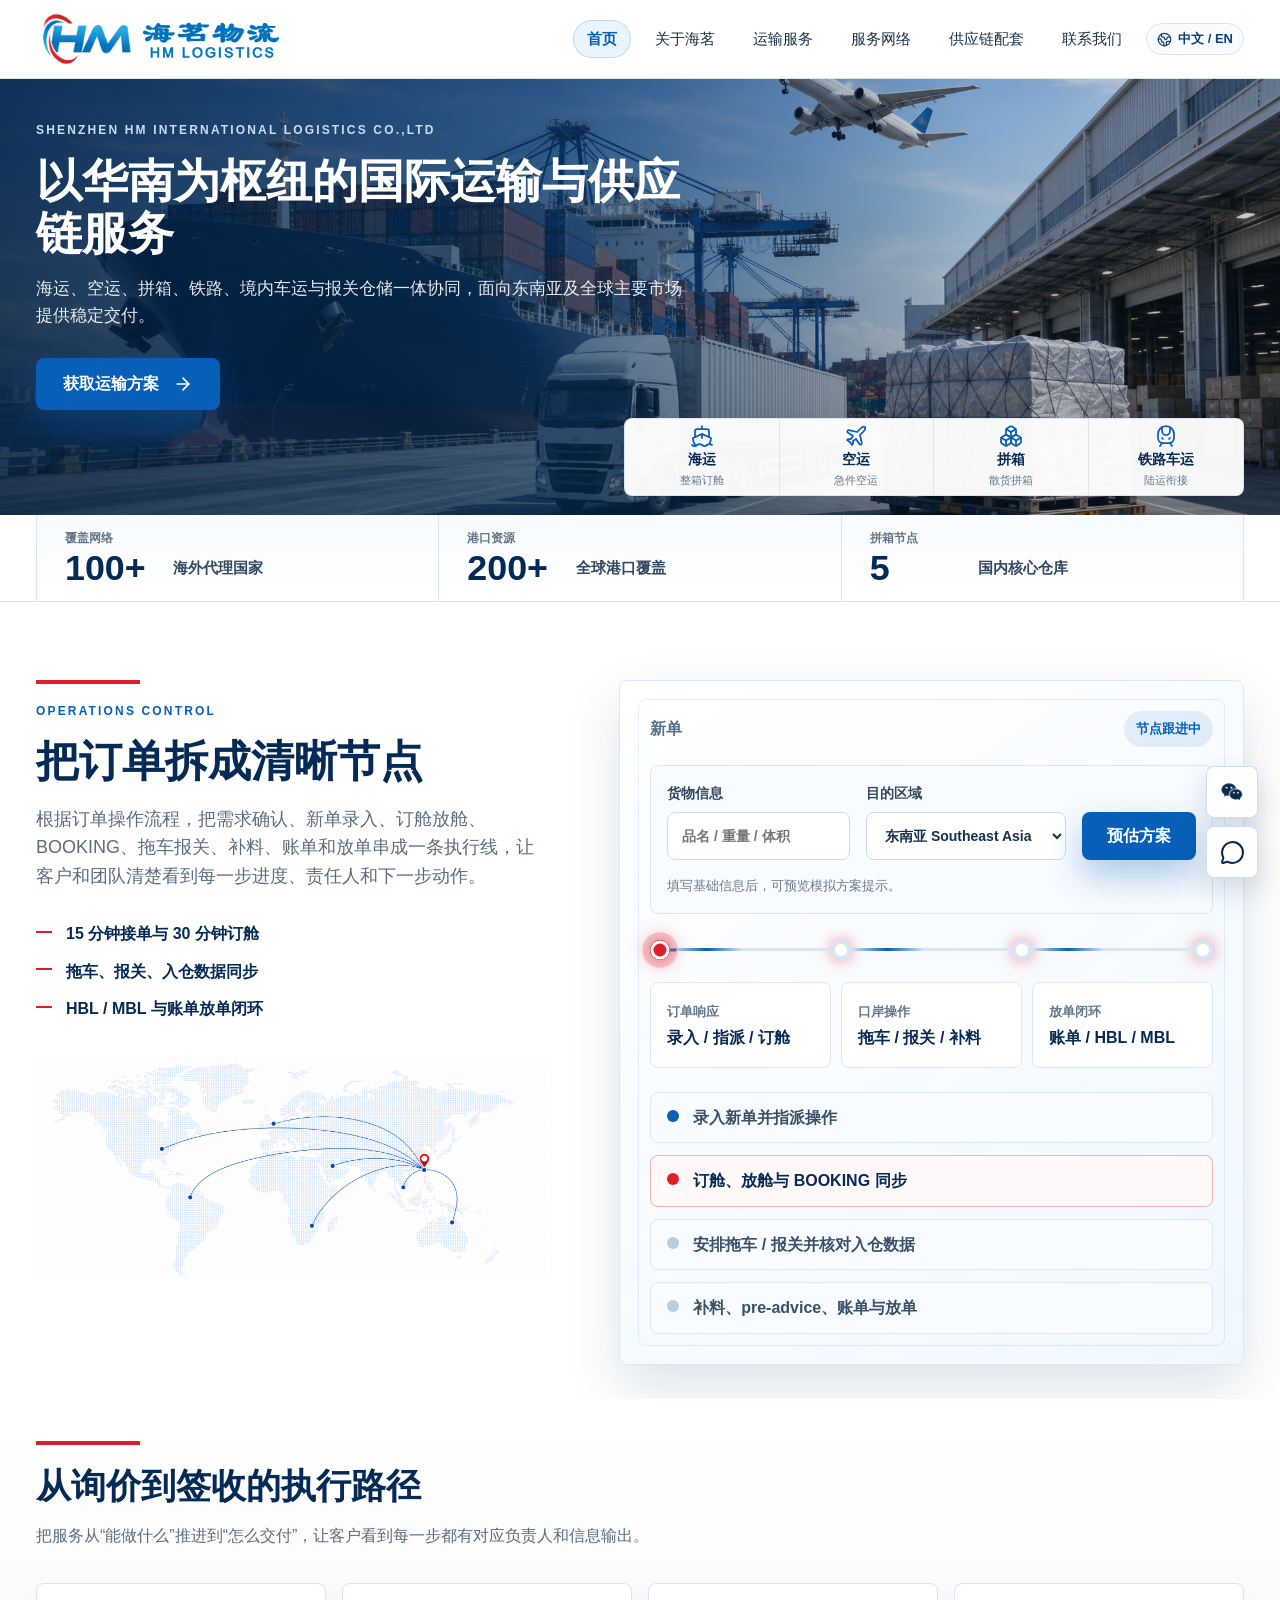
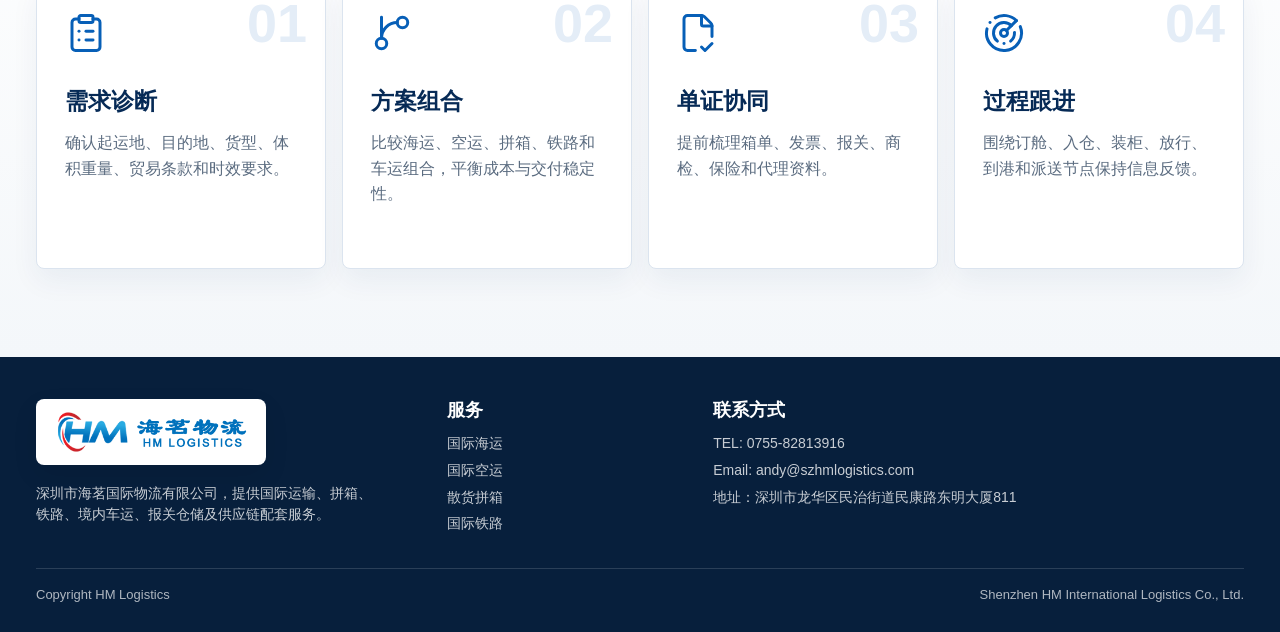
==== commit aa421479: "Update navigation and mobile layout" ====
--- a/index.html
+++ b/index.html
@@ -40,6 +40,7 @@
           <i data-lucide="menu" aria-hidden="true"></i>
         </button>
         <nav class="nav-links" data-nav>
+          <a href="index.html" data-route="home" data-i18n="navHome">首页</a>
           <a href="about.html" data-route="about" data-i18n="navAbout">关于海茗</a>
           <a href="services.html" data-route="services" data-i18n="navTransport">运输服务</a>
           <a href="network.html" data-route="network" data-i18n="navNetwork">服务网络</a>
--- a/styles.css
+++ b/styles.css
@@ -3470,3 +3470,103 @@
   }
 }
 
+/* Mobile layout corrections: keep language switch in the header and align footer columns */
+@media (max-width: 820px) {
+  .site-header .main-nav {
+    justify-content: flex-start;
+    gap: 8px;
+  }
+
+  .site-header .brand {
+    margin-right: auto;
+  }
+
+  .site-header .menu-toggle {
+    order: 3;
+    flex: 0 0 42px;
+  }
+
+  .site-header .nav-links {
+    position: static;
+    order: 2;
+    display: flex;
+    width: auto;
+    margin: 0;
+    padding: 0;
+    border: 0;
+    background: transparent;
+    box-shadow: none;
+  }
+
+  .site-header .nav-links a {
+    display: none;
+  }
+
+  .site-header .nav-language,
+  body.nav-open .site-header .nav-language {
+    display: inline-flex;
+    width: auto;
+    min-height: 42px;
+    margin: 0;
+    padding: 0 12px;
+  }
+
+  .site-header .nav-language span {
+    display: inline;
+  }
+
+  body.nav-open .site-header .nav-links {
+    position: fixed;
+    top: 76px;
+    left: 22px;
+    right: 22px;
+    z-index: 60;
+    flex-direction: column;
+    align-items: stretch;
+    padding: 14px;
+    border: 1px solid var(--line);
+    background: var(--white);
+    box-shadow: var(--shadow);
+  }
+
+  body.nav-open .site-header .nav-links a {
+    display: inline-flex;
+  }
+
+  body.nav-open .site-header .nav-language {
+    position: fixed;
+    top: 17px;
+    right: 72px;
+    z-index: 70;
+  }
+}
+
+@media (max-width: 620px) {
+  .site-footer .footer-grid {
+    grid-template-columns: minmax(104px, 0.72fr) minmax(0, 1.28fr);
+    gap: 18px 18px;
+    padding: 32px 0 22px;
+    align-items: start;
+  }
+
+  .site-footer .footer-grid > div:first-child {
+    grid-column: 1 / -1;
+  }
+
+  .site-footer .footer-grid > div:last-child {
+    margin-left: 0;
+  }
+
+  .site-footer .footer-grid h3 {
+    margin-bottom: 10px;
+    font-size: 17px;
+  }
+
+  .site-footer .footer-grid a,
+  .site-footer .footer-grid p {
+    margin: 4px 0;
+    font-size: 13px;
+    line-height: 1.48;
+  }
+}
+
